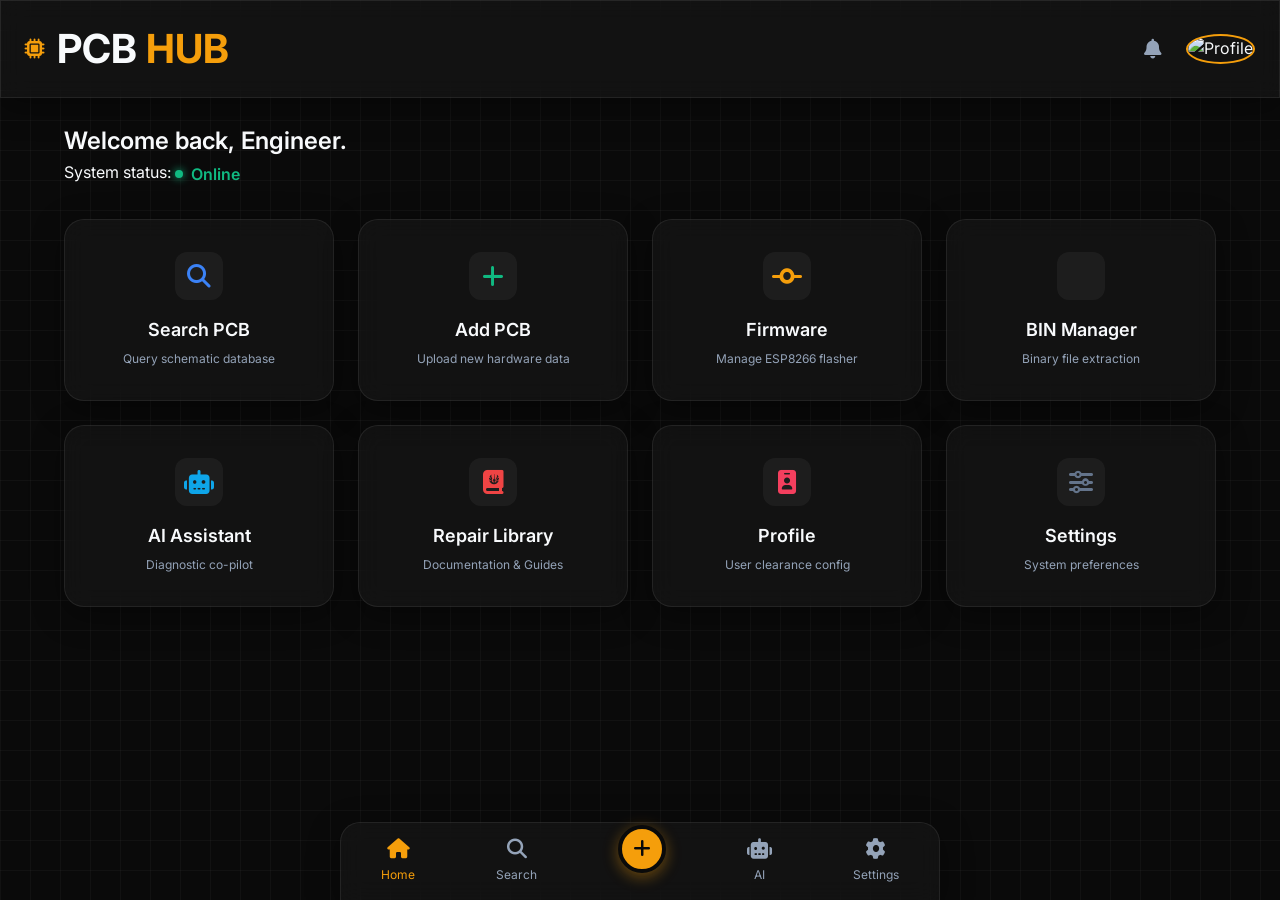
==== dashboard.html @ 1b515ad9 "Add files via upload" ====
<!DOCTYPE html>
<html lang="en">
<head>
    <meta charset="UTF-8">
    <meta name="viewport" content="width=device-width, initial-scale=1.0">
    <title>PCB HUB - Main Terminal</title>
    
    <link rel="preconnect" href="https://fonts.googleapis.com">
    <link rel="preconnect" href="https://fonts.gstatic.com" crossorigin>
    <link href="https://fonts.googleapis.com/css2?family=Inter:wght@300;400;500;600;800&display=swap" rel="stylesheet">
    <link rel="stylesheet" href="https://cdnjs.cloudflare.com/ajax/libs/font-awesome/6.4.0/css/all.min.css">
    <link rel="stylesheet" href="style.css">
</head>
<body class="dashboard-body">
    <!-- Global Loader -->
    <div id="global-loader" class="loader-overlay hidden">
        <div class="spinner"></div>
    </div>

    <!-- Top App Bar -->
    <header class="app-header glass-panel">
        <div class="header-brand">
            <i class="fa-solid fa-microchip"></i>
            <h1>PCB <span>HUB</span></h1>
        </div>
        <div class="header-actions">
            <button class="icon-btn" onclick="showToast('No new notifications', 'info')">
                <i class="fa-solid fa-bell"></i>
            </button>
            <div class="user-avatar">
                <img src="https://ui-avatars.com/api/?name=Admin+User&background=F59E0B&color=0A0A0A" alt="Profile">
            </div>
        </div>
    </header>

    <!-- Main Dashboard Workspace -->
    <main class="dashboard-workspace fade-in-animation">
        <section class="welcome-section">
            <h2>Welcome back, Engineer.</h2>
            <p>System status: <span class="status-online">Online</span></p>
        </section>

        <!-- Dynamic Grid Layout for Cards -->
        <div class="dashboard-grid">
            
            <!-- Card 1: Search PCB -->
            <a href="#" class="glass-card dash-card" onclick="triggerModule('Search PCB')">
                <div class="card-icon-wrapper search-theme">
                    <i class="fa-solid fa-magnifying-glass"></i>
                </div>
                <h3>Search PCB</h3>
                <p>Query schematic database</p>
            </a>

            <!-- Card 2: Add PCB -->
            <a href="#" class="glass-card dash-card" onclick="triggerModule('Add PCB')">
                <div class="card-icon-wrapper add-theme">
                    <i class="fa-solid fa-plus"></i>
                </div>
                <h3>Add PCB</h3>
                <p>Upload new hardware data</p>
            </a>

            <!-- Card 3: Firmware -->
            <a href="#" class="glass-card dash-card" onclick="triggerModule('Firmware')">
                <div class="card-icon-wrapper firmware-theme">
                    <i class="fa-solid fa-code-commit"></i>
                </div>
                <h3>Firmware</h3>
                <p>Manage ESP8266 flasher</p>
            </a>

            <!-- Card 4: BIN Manager -->
            <a href="#" class="glass-card dash-card" onclick="triggerModule('BIN Manager')">
                <div class="card-icon-wrapper bin-theme">
                    <i class="fa-solid fa-file-binary"></i>
                </div>
                <h3>BIN Manager</h3>
                <p>Binary file extraction</p>
            </a>

            <!-- Card 5: AI Assistant -->
            <a href="#" class="glass-card dash-card" onclick="triggerModule('AI Assistant')">
                <div class="card-icon-wrapper ai-theme">
                    <i class="fa-solid fa-robot"></i>
                </div>
                <h3>AI Assistant</h3>
                <p>Diagnostic co-pilot</p>
            </a>

            <!-- Card 6: Repair Library -->
            <a href="#" class="glass-card dash-card" onclick="triggerModule('Repair Library')">
                <div class="card-icon-wrapper repair-theme">
                    <i class="fa-solid fa-book-journal-whills"></i>
                </div>
                <h3>Repair Library</h3>
                <p>Documentation & Guides</p>
            </a>

            <!-- Card 7: Profile -->
            <a href="#" class="glass-card dash-card" onclick="triggerModule('Profile')">
                <div class="card-icon-wrapper profile-theme">
                    <i class="fa-solid fa-id-badge"></i>
                </div>
                <h3>Profile</h3>
                <p>User clearance config</p>
            </a>

            <!-- Card 8: Settings -->
            <a href="#" class="glass-card dash-card" onclick="triggerModule('Settings')">
                <div class="card-icon-wrapper settings-theme">
                    <i class="fa-solid fa-sliders"></i>
                </div>
                <h3>Settings</h3>
                <p>System preferences</p>
            </a>

        </div>
    </main>

    <!-- Mobile Bottom Navigation -->
    <nav class="bottom-nav glass-panel">
        <a href="#" class="nav-item active">
            <i class="fa-solid fa-house"></i>
            <span>Home</span>
        </a>
        <a href="#" class="nav-item" onclick="triggerModule('Search PCB')">
            <i class="fa-solid fa-magnifying-glass"></i>
            <span>Search</span>
        </a>
        <a href="#" class="nav-item nav-fab" onclick="triggerModule('Add PCB')">
            <div class="fab-inner">
                <i class="fa-solid fa-plus"></i>
            </div>
        </a>
        <a href="#" class="nav-item" onclick="triggerModule('AI Assistant')">
            <i class="fa-solid fa-robot"></i>
            <span>AI</span>
        </a>
        <a href="#" class="nav-item" onclick="triggerModule('Settings')">
            <i class="fa-solid fa-gear"></i>
            <span>Settings</span>
        </a>
    </nav>

    <!-- Toast Notification Container -->
    <div id="toast-container" class="toast-container"></div>

    <script src="script.js"></script>
</body>
</html>
---- style.css ----
/* ==========================================================================
   CSS VARIABLES - Dark Industrial & Glassmorphism Theme
   ========================================================================== */
:root {
    /* Color Palette */
    --bg-dark: #0a0a0a;
    --bg-surface: #121212;
    --accent-amber: #f59e0b; /* Industrial Amber */
    --accent-amber-hover: #d97706;
    --accent-cyan: #0ea5e9; /* Tech Cyan */
    --text-primary: #f8fafc;
    --text-secondary: #94a3b8;
    --danger: #ef4444;
    --success: #10b981;

    /* Glassmorphism Variables */
    --glass-bg: rgba(30, 30, 30, 0.4);
    --glass-border: rgba(255, 255, 255, 0.08);
    --glass-shadow: 0 8px 32px 0 rgba(0, 0, 0, 0.37);
    --blur-amount: blur(12px);

    /* Typography */
    --font-main: 'Inter', sans-serif;

    /* Spacing & Transitions */
    --transition-smooth: all 0.3s cubic-bezier(0.4, 0, 0.2, 1);
    --radius-md: 12px;
    --radius-lg: 20px;
    --radius-round: 50%;
}

/* ==========================================================================
   CSS RESET & BASE STYLES
   ========================================================================== */
*, *::before, *::after {
    box-sizing: border-box;
    margin: 0;
    padding: 0;
}

body {
    font-family: var(--font-main);
    background-color: var(--bg-dark);
    color: var(--text-primary);
    line-height: 1.6;
    min-height: 100vh;
    overflow-x: hidden;
    /* Subtle background grid pattern for industrial feel */
    background-image: 
        linear-gradient(rgba(255, 255, 255, 0.03) 1px, transparent 1px),
        linear-gradient(90deg, rgba(255, 255, 255, 0.03) 1px, transparent 1px);
    background-size: 30px 30px;
}

a {
    text-decoration: none;
    color: inherit;
    transition: var(--transition-smooth);
}

/* ==========================================================================
   REUSABLE COMPONENTS
   ========================================================================== */

/* Glass Panels */
.glass-panel, .glass-card {
    background: var(--glass-bg);
    backdrop-filter: var(--blur-amount);
    -webkit-backdrop-filter: var(--blur-amount);
    border: 1px solid var(--glass-border);
    box-shadow: var(--glass-shadow);
}

.glass-card {
    border-radius: var(--radius-lg);
    padding: 2rem;
}

/* Buttons */
.btn {
    display: inline-flex;
    align-items: center;
    justify-content: center;
    gap: 0.75rem;
    padding: 1rem 1.5rem;
    border: none;
    border-radius: var(--radius-md);
    font-weight: 600;
    font-size: 1rem;
    cursor: pointer;
    transition: var(--transition-smooth);
}

.btn-primary {
    background: var(--accent-amber);
    color: var(--bg-dark);
    box-shadow: 0 4px 14px rgba(245, 158, 11, 0.3);
}

.btn-primary:hover, .btn-primary:active {
    background: var(--accent-amber-hover);
    transform: translateY(-2px);
    box-shadow: 0 6px 20px rgba(245, 158, 11, 0.4);
}

.btn-block {
    width: 100%;
}

.icon-btn {
    background: transparent;
    border: none;
    color: var(--text-secondary);
    font-size: 1.25rem;
    cursor: pointer;
    transition: var(--transition-smooth);
}

.icon-btn:hover {
    color: var(--accent-amber);
}

/* Material Inspired Forms */
.input-group {
    position: relative;
    margin-bottom: 1.5rem;
}

.input-icon {
    position: absolute;
    left: 1rem;
    top: 50%;
    transform: translateY(-50%);
    color: var(--text-secondary);
    z-index: 2;
    transition: var(--transition-smooth);
}

.input-group input {
    width: 100%;
    background: rgba(0, 0, 0, 0.3);
    border: 1px solid var(--glass-border);
    border-radius: var(--radius-md);
    padding: 1.25rem 1rem 0.5rem 3rem;
    color: var(--text-primary);
    font-size: 1rem;
    font-family: inherit;
    transition: var(--transition-smooth);
    outline: none;
}

.input-group input:focus {
    border-color: var(--accent-amber);
    box-shadow: 0 0 0 2px rgba(245, 158, 11, 0.2);
}

.input-group input:focus ~ .input-icon {
    color: var(--accent-amber);
}

.input-group label {
    position: absolute;
    left: 3rem;
    top: 50%;
    transform: translateY(-50%);
    color: var(--text-secondary);
    pointer-events: none;
    transition: var(--transition-smooth);
    font-size: 1rem;
}

/* Floating Label Logic */
.input-group input:focus ~ label,
.input-group input:not(:placeholder-shown) ~ label {
    top: 0.5rem;
    font-size: 0.75rem;
    color: var(--accent-amber);
}

/* Links */
.text-link {
    color: var(--text-secondary);
    font-size: 0.875rem;
}

.text-link:hover, .accent-link {
    color: var(--accent-amber);
}

.accent-link {
    font-weight: 600;
}

/* ==========================================================================
   PAGE SPECIFIC STYLES
   ========================================================================== */

/* Splash Screen */
.splash-body {
    display: flex;
    justify-content: center;
    align-items: center;
    height: 100vh;
}

.logo-wrapper {
    text-align: center;
}

.logo-icon {
    font-size: 4rem;
    color: var(--accent-amber);
    margin-bottom: 1rem;
    filter: drop-shadow(0 0 15px rgba(245, 158, 11, 0.4));
}

.logo-text {
    font-size: 2.5rem;
    font-weight: 800;
    letter-spacing: 2px;
}

.logo-text span {
    color: var(--accent-amber);
}

.tagline {
    color: var(--text-secondary);
    margin-top: 0.5rem;
    font-size: 0.875rem;
    letter-spacing: 1px;
}

/* Authentication Pages */
.auth-body {
    display: flex;
    justify-content: center;
    align-items: center;
    min-height: 100vh;
    padding: 1rem;
}

.auth-wrapper {
    width: 100%;
    max-width: 420px;
}

.auth-header {
    text-align: center;
    margin-bottom: 2rem;
}

.auth-icon {
    font-size: 2.5rem;
    color: var(--accent-amber);
    margin-bottom: 1rem;
}

.auth-header h2 {
    font-size: 1.5rem;
    font-weight: 600;
}

.auth-header p {
    color: var(--text-secondary);
    font-size: 0.875rem;
}

.form-actions {
    display: flex;
    justify-content: flex-end;
    margin-bottom: 1.5rem;
    margin-top: -0.5rem;
}

.auth-footer {
    text-align: center;
    margin-top: 2rem;
    font-size: 0.875rem;
    color: var(--text-secondary);
}

/* Dashboard Layout */
.dashboard-body {
    padding-bottom: 80px; /* Space for bottom nav */
}

.app-header {
    display: flex;
    justify-content: space-between;
    align-items: center;
    padding: 1rem 1.5rem;
    position: sticky;
    top: 0;
    z-index: 100;
}

.header-brand {
    display: flex;
    align-items: center;
    gap: 0.75rem;
    font-size: 1.25rem;
    font-weight: 800;
}

.header-brand i {
    color: var(--accent-amber);
}

.header-brand span {
    color: var(--accent-amber);
}

.header-actions {
    display: flex;
    align-items: center;
    gap: 1.5rem;
}

.user-avatar img {
    width: 36px;
    height: 36px;
    border-radius: var(--radius-round);
    border: 2px solid var(--accent-amber);
}

.dashboard-workspace {
    padding: 1.5rem;
    max-width: 1200px;
    margin: 0 auto;
}

.welcome-section {
    margin-bottom: 2rem;
}

.welcome-section h2 {
    font-size: 1.5rem;
    font-weight: 600;
}

.status-online {
    color: var(--success);
    font-weight: 600;
    display: inline-flex;
    align-items: center;
    gap: 0.5rem;
}

.status-online::before {
    content: '';
    width: 8px;
    height: 8px;
    background: var(--success);
    border-radius: var(--radius-round);
    box-shadow: 0 0 8px var(--success);
}

/* Dashboard Grid & Cards */
.dashboard-grid {
    display: grid;
    grid-template-columns: repeat(auto-fit, minmax(140px, 1fr));
    gap: 1rem;
}

.dash-card {
    padding: 1.5rem 1rem;
    display: flex;
    flex-direction: column;
    align-items: center;
    text-align: center;
    text-decoration: none;
    transition: var(--transition-smooth);
    cursor: pointer;
}

.dash-card:hover {
    transform: translateY(-5px);
    border-color: rgba(255, 255, 255, 0.2);
    background: rgba(40, 40, 40, 0.5);
}

.card-icon-wrapper {
    width: 48px;
    height: 48px;
    border-radius: var(--radius-md);
    display: flex;
    justify-content: center;
    align-items: center;
    font-size: 1.5rem;
    margin-bottom: 1rem;
    background: rgba(255,255,255,0.05);
}

/* Card Specific Colors */
.search-theme { color: #3b82f6; }
.add-theme { color: #10b981; }
.firmware-theme { color: #f59e0b; }
.bin-theme { color: #8b5cf6; }
.ai-theme { color: #0ea5e9; }
.repair-theme { color: #ef4444; }
.profile-theme { color: #f43f5e; }
.settings-theme { color: #64748b; }

.dash-card h3 {
    font-size: 1rem;
    margin-bottom: 0.25rem;
    font-weight: 600;
}

.dash-card p {
    font-size: 0.75rem;
    color: var(--text-secondary);
}

/* Bottom Navigation (Mobile First) */
.bottom-nav {
    position: fixed;
    bottom: 0;
    left: 0;
    width: 100%;
    display: flex;
    justify-content: space-around;
    align-items: center;
    padding: 0.5rem 0;
    z-index: 100;
    border-top: 1px solid var(--glass-border);
    border-bottom: none;
    border-left: none;
    border-right: none;
    border-radius: 20px 20px 0 0;
}

.nav-item {
    display: flex;
    flex-direction: column;
    align-items: center;
    gap: 0.25rem;
    color: var(--text-secondary);
    font-size: 0.75rem;
    padding: 0.5rem;
    transition: var(--transition-smooth);
}

.nav-item i {
    font-size: 1.25rem;
    margin-bottom: 2px;
}

.nav-item.active, .nav-item:hover {
    color: var(--accent-amber);
}

/* FAB in Bottom Nav */
.nav-fab .fab-inner {
    background: var(--accent-amber);
    color: var(--bg-dark);
    width: 48px;
    height: 48px;
    border-radius: var(--radius-round);
    display: flex;
    justify-content: center;
    align-items: center;
    font-size: 1.5rem;
    margin-top: -24px;
    box-shadow: 0 4px 15px rgba(245, 158, 11, 0.4);
    border: 4px solid var(--bg-dark);
    transition: var(--transition-smooth);
}

.nav-fab:hover .fab-inner {
    transform: scale(1.1);
}

/* ==========================================================================
   TOAST NOTIFICATION SYSTEM
   ========================================================================== */
.toast-container {
    position: fixed;
    top: 20px;
    right: 20px;
    z-index: 9999;
    display: flex;
    flex-direction: column;
    gap: 10px;
}

.toast {
    background: var(--glass-bg);
    backdrop-filter: var(--blur-amount);
    -webkit-backdrop-filter: var(--blur-amount);
    border: 1px solid var(--glass-border);
    color: var(--text-primary);
    padding: 1rem 1.5rem;
    border-radius: var(--radius-md);
    box-shadow: var(--glass-shadow);
    display: flex;
    align-items: center;
    gap: 10px;
    min-width: 250px;
    transform: translateX(120%);
    opacity: 0;
    transition: all 0.4s cubic-bezier(0.68, -0.55, 0.265, 1.55);
}

.toast.show {
    transform: translateX(0);
    opacity: 1;
}

.toast-icon {
    font-size: 1.25rem;
}

.toast.success .toast-icon { color: var(--success); }
.toast.error .toast-icon { color: var(--danger); }
.toast.info .toast-icon { color: var(--accent-cyan); }

/* ==========================================================================
   LOADING ANIMATIONS
   ========================================================================== */
.loader-overlay {
    position: fixed;
    top: 0;
    left: 0;
    width: 100%;
    height: 100%;
    background: rgba(10, 10, 10, 0.8);
    backdrop-filter: blur(5px);
    -webkit-backdrop-filter: blur(5px);
    display: flex;
    justify-content: center;
    align-items: center;
    z-index: 10000;
    opacity: 1;
    transition: opacity 0.3s ease;
}

.loader-overlay.hidden {
    opacity: 0;
    pointer-events: none;
    visibility: hidden;
}

.spinner {
    width: 50px;
    height: 50px;
    border: 4px solid rgba(245, 158, 11, 0.2);
    border-top-color: var(--accent-amber);
    border-radius: 50%;
    animation: spin 1s linear infinite;
}

/* ==========================================================================
   ANIMATIONS KEYFRAMES
   ========================================================================== */
@keyframes spin {
    to { transform: rotate(360deg); }
}

.pulse-animation {
    animation: pulse 2s infinite ease-in-out;
}

@keyframes pulse {
    0% { transform: scale(0.95); opacity: 0.8; }
    50% { transform: scale(1); opacity: 1; filter: drop-shadow(0 0 20px rgba(245, 158, 11, 0.6)); }
    100% { transform: scale(0.95); opacity: 0.8; }
}

.slide-up-animation {
    animation: slideUp 0.6s cubic-bezier(0.16, 1, 0.3, 1);
}

@keyframes slideUp {
    0% { transform: translateY(30px); opacity: 0; }
    100% { transform: translateY(0); opacity: 1; }
}

.fade-in-animation {
    animation: fadeIn 0.8s ease;
}

@keyframes fadeIn {
    0% { opacity: 0; }
    100% { opacity: 1; }
}

/* ==========================================================================
   MEDIA QUERIES (Responsive Adjustments)
   ========================================================================== */
@media (min-width: 768px) {
    /* Desktop specific adjustments */
    .dashboard-grid {
        grid-template-columns: repeat(auto-fit, minmax(220px, 1fr));
        gap: 1.5rem;
    }

    .dash-card {
        padding: 2rem;
    }
    
    .dash-card h3 {
        font-size: 1.125rem;
    }

    /* Move Bottom Nav to Top/Sidebar logic if necessary for Phase 2, 
       but for Phase 1 Mobile-First, we scale it or hide appropriately */
    .bottom-nav {
        max-width: 600px;
        left: 50%;
        transform: translateX(-50%);
        border-radius: 20px 20px 0 0;
        border-left: 1px solid var(--glass-border);
        border-right: 1px solid var(--glass-border);
    }
}
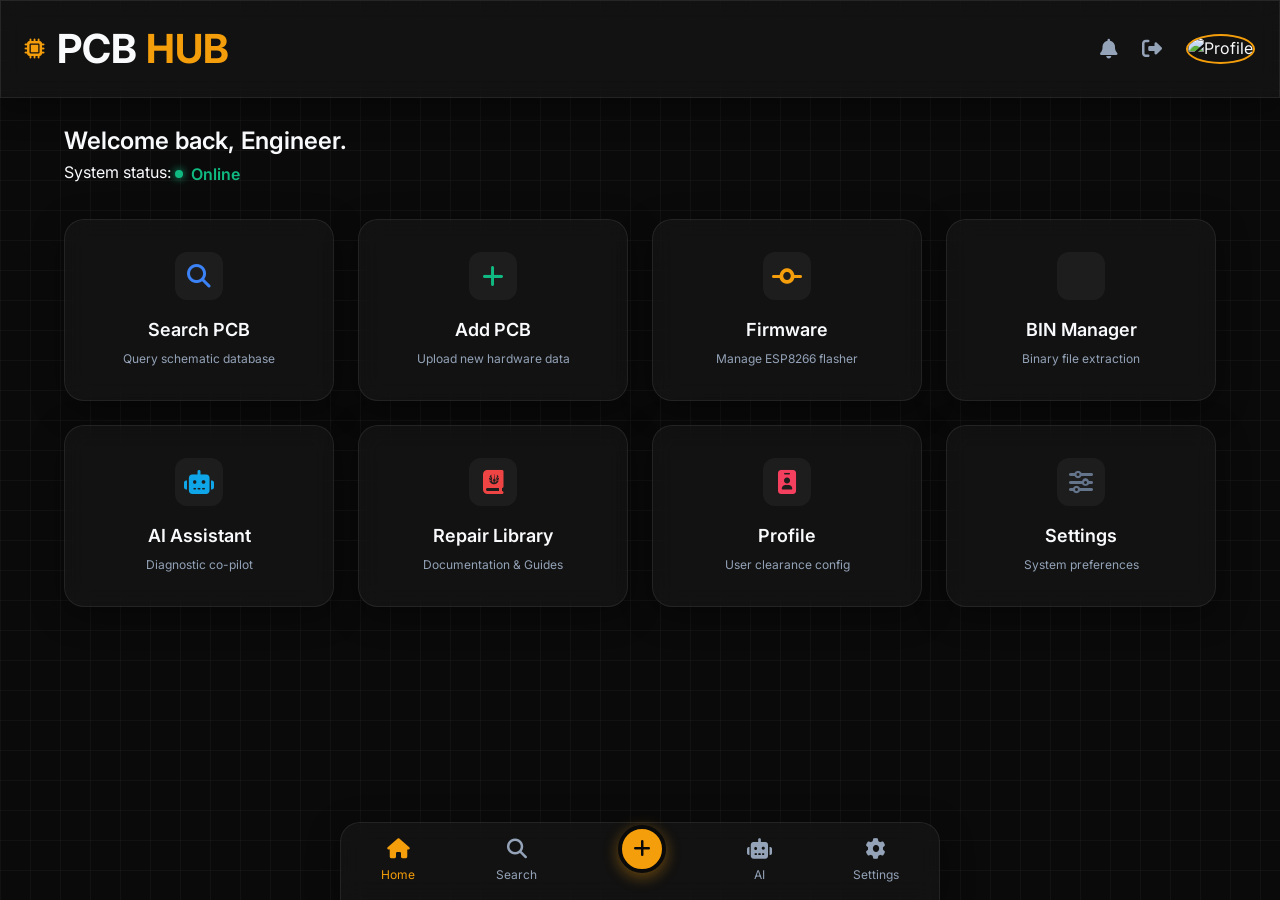
==== commit 73c66c52: "Add files via upload" ====
--- a/dashboard.html
+++ b/dashboard.html
@@ -27,8 +27,11 @@
             <button class="icon-btn" onclick="showToast('No new notifications', 'info')">
                 <i class="fa-solid fa-bell"></i>
             </button>
+            <button class="icon-btn" id="logoutBtn" title="Logout">
+                <i class="fa-solid fa-right-from-bracket"></i>
+            </button>
             <div class="user-avatar">
-                <img src="https://ui-avatars.com/api/?name=Admin+User&background=F59E0B&color=0A0A0A" alt="Profile">
+                <img id="userAvatarImg" src="https://ui-avatars.com/api/?name=Admin+User&background=F59E0B&color=0A0A0A" alt="Profile">
             </div>
         </div>
     </header>
@@ -36,7 +39,7 @@
     <!-- Main Dashboard Workspace -->
     <main class="dashboard-workspace fade-in-animation">
         <section class="welcome-section">
-            <h2>Welcome back, Engineer.</h2>
+            <h2 id="welcomeMsg">Welcome back, Engineer.</h2>
             <p>System status: <span class="status-online">Online</span></p>
         </section>
 
@@ -44,7 +47,7 @@
         <div class="dashboard-grid">
             
             <!-- Card 1: Search PCB -->
-            <a href="#" class="glass-card dash-card" onclick="triggerModule('Search PCB')">
+            <a href="search.html" class="glass-card dash-card">
                 <div class="card-icon-wrapper search-theme">
                     <i class="fa-solid fa-magnifying-glass"></i>
                 </div>
@@ -124,7 +127,7 @@
             <i class="fa-solid fa-house"></i>
             <span>Home</span>
         </a>
-        <a href="#" class="nav-item" onclick="triggerModule('Search PCB')">
+        <a href="search.html" class="nav-item">
             <i class="fa-solid fa-magnifying-glass"></i>
             <span>Search</span>
         </a>
@@ -146,6 +149,12 @@
     <!-- Toast Notification Container -->
     <div id="toast-container" class="toast-container"></div>
 
+    <!-- Firebase SDK (Compat) -->
+    <script src="https://www.gstatic.com/firebasejs/8.10.1/firebase-app.js"></script>
+    <script src="https://www.gstatic.com/firebasejs/8.10.1/firebase-auth.js"></script>
+    <script src="https://www.gstatic.com/firebasejs/8.10.1/firebase-firestore.js"></script>
+    <script src="firebase-config.js"></script>
+
     <script src="script.js"></script>
 </body>
 </html>
